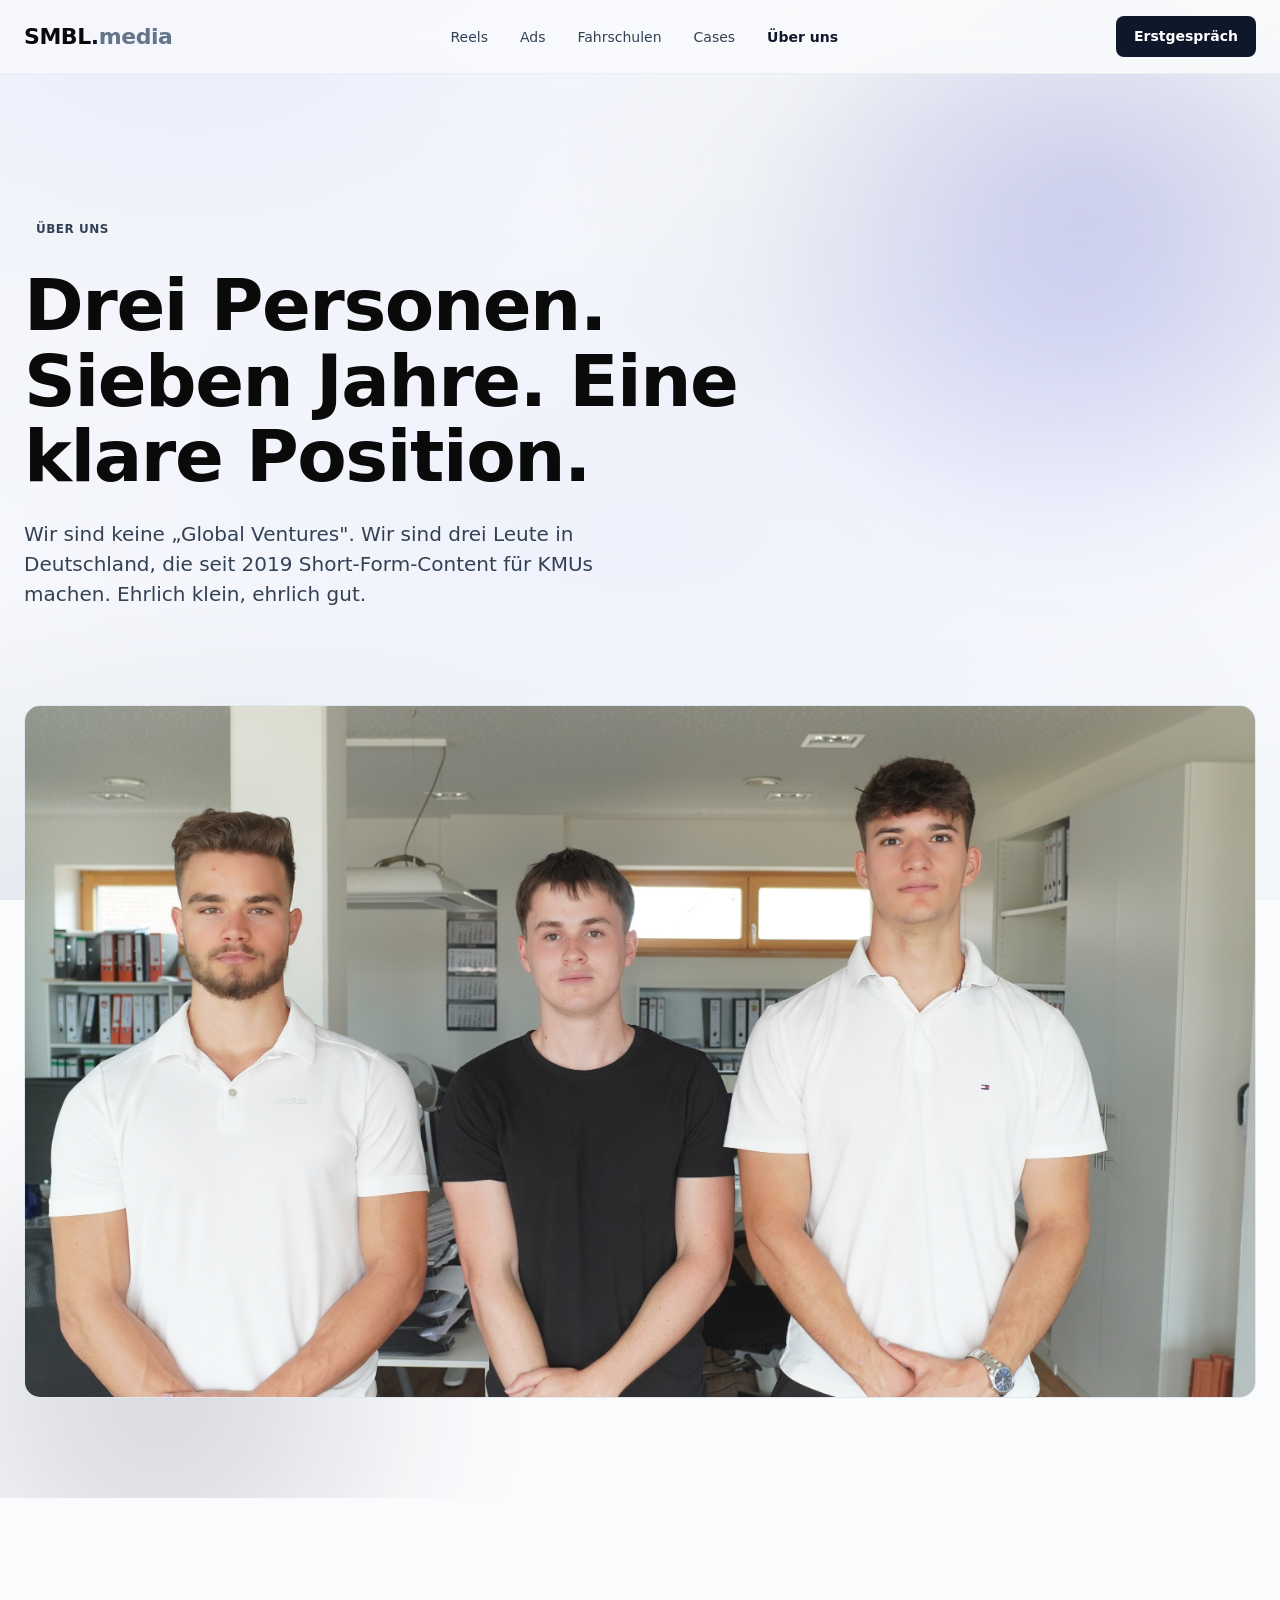
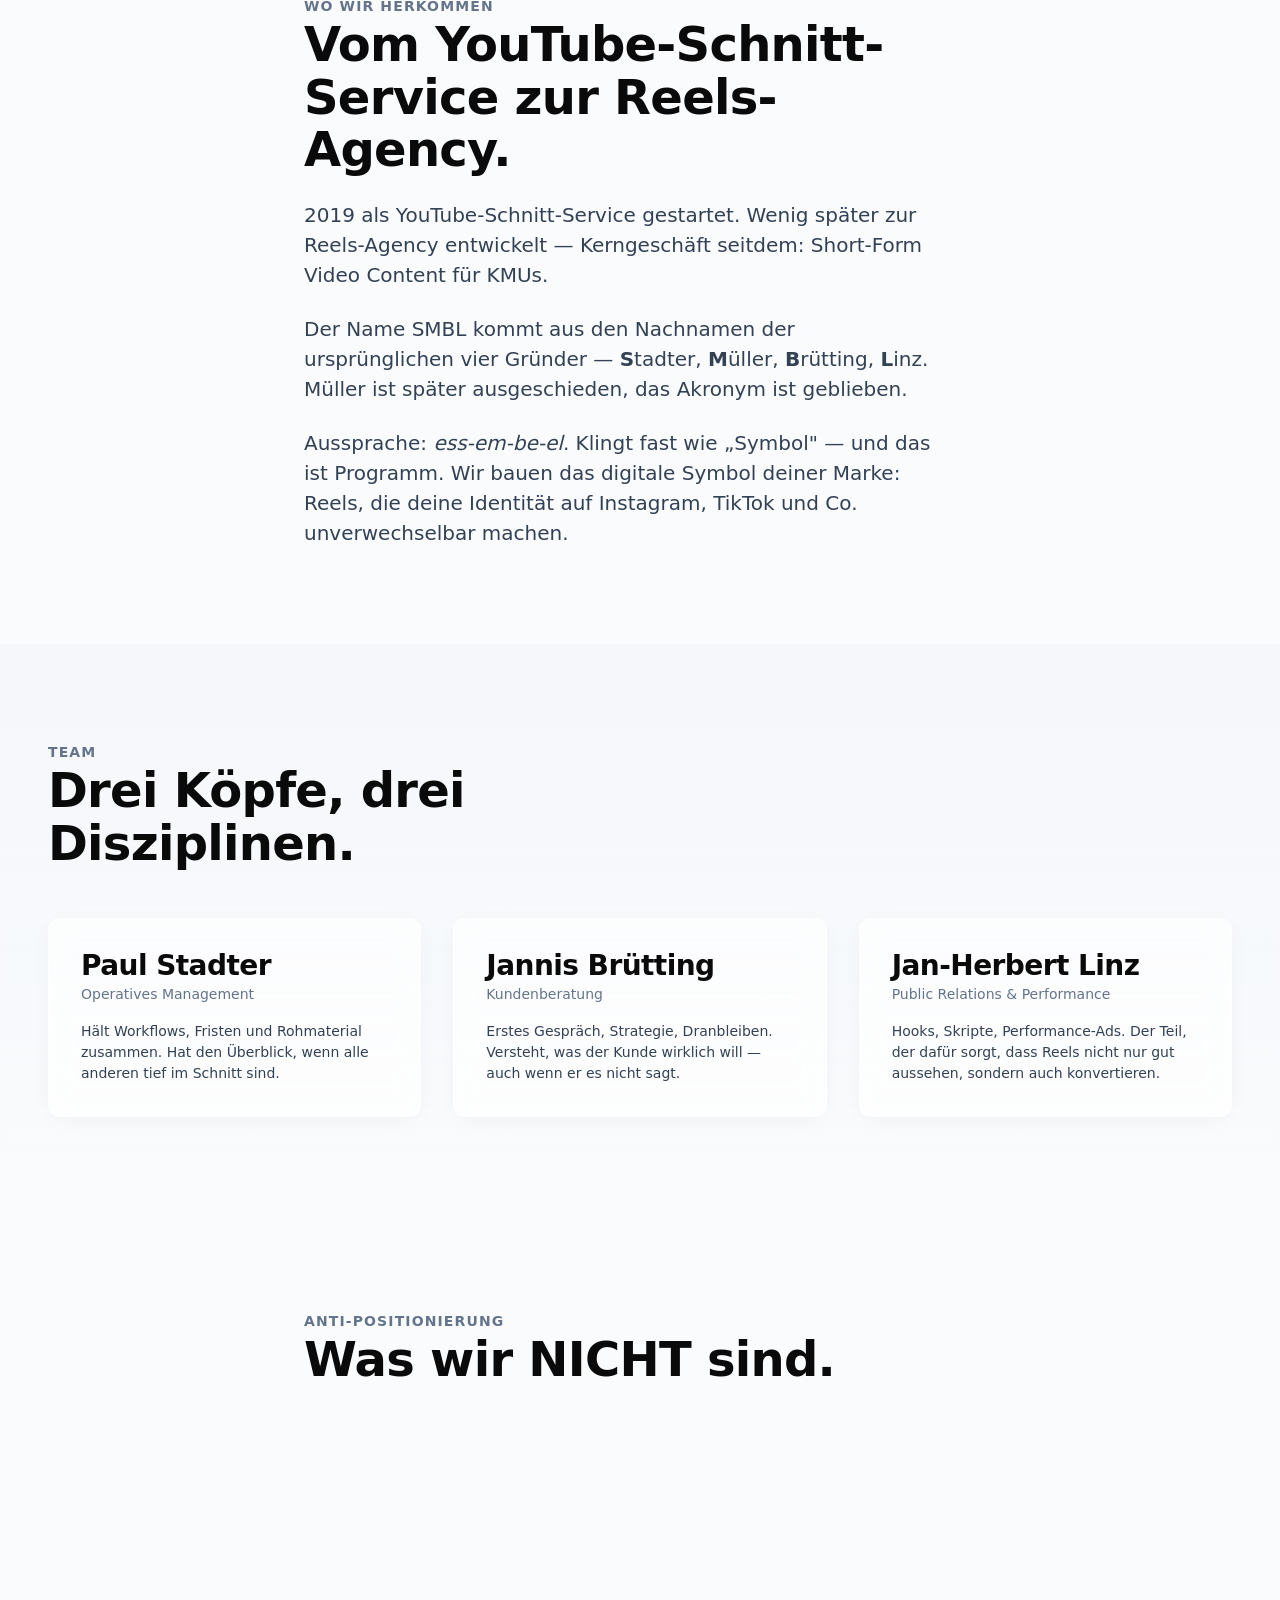
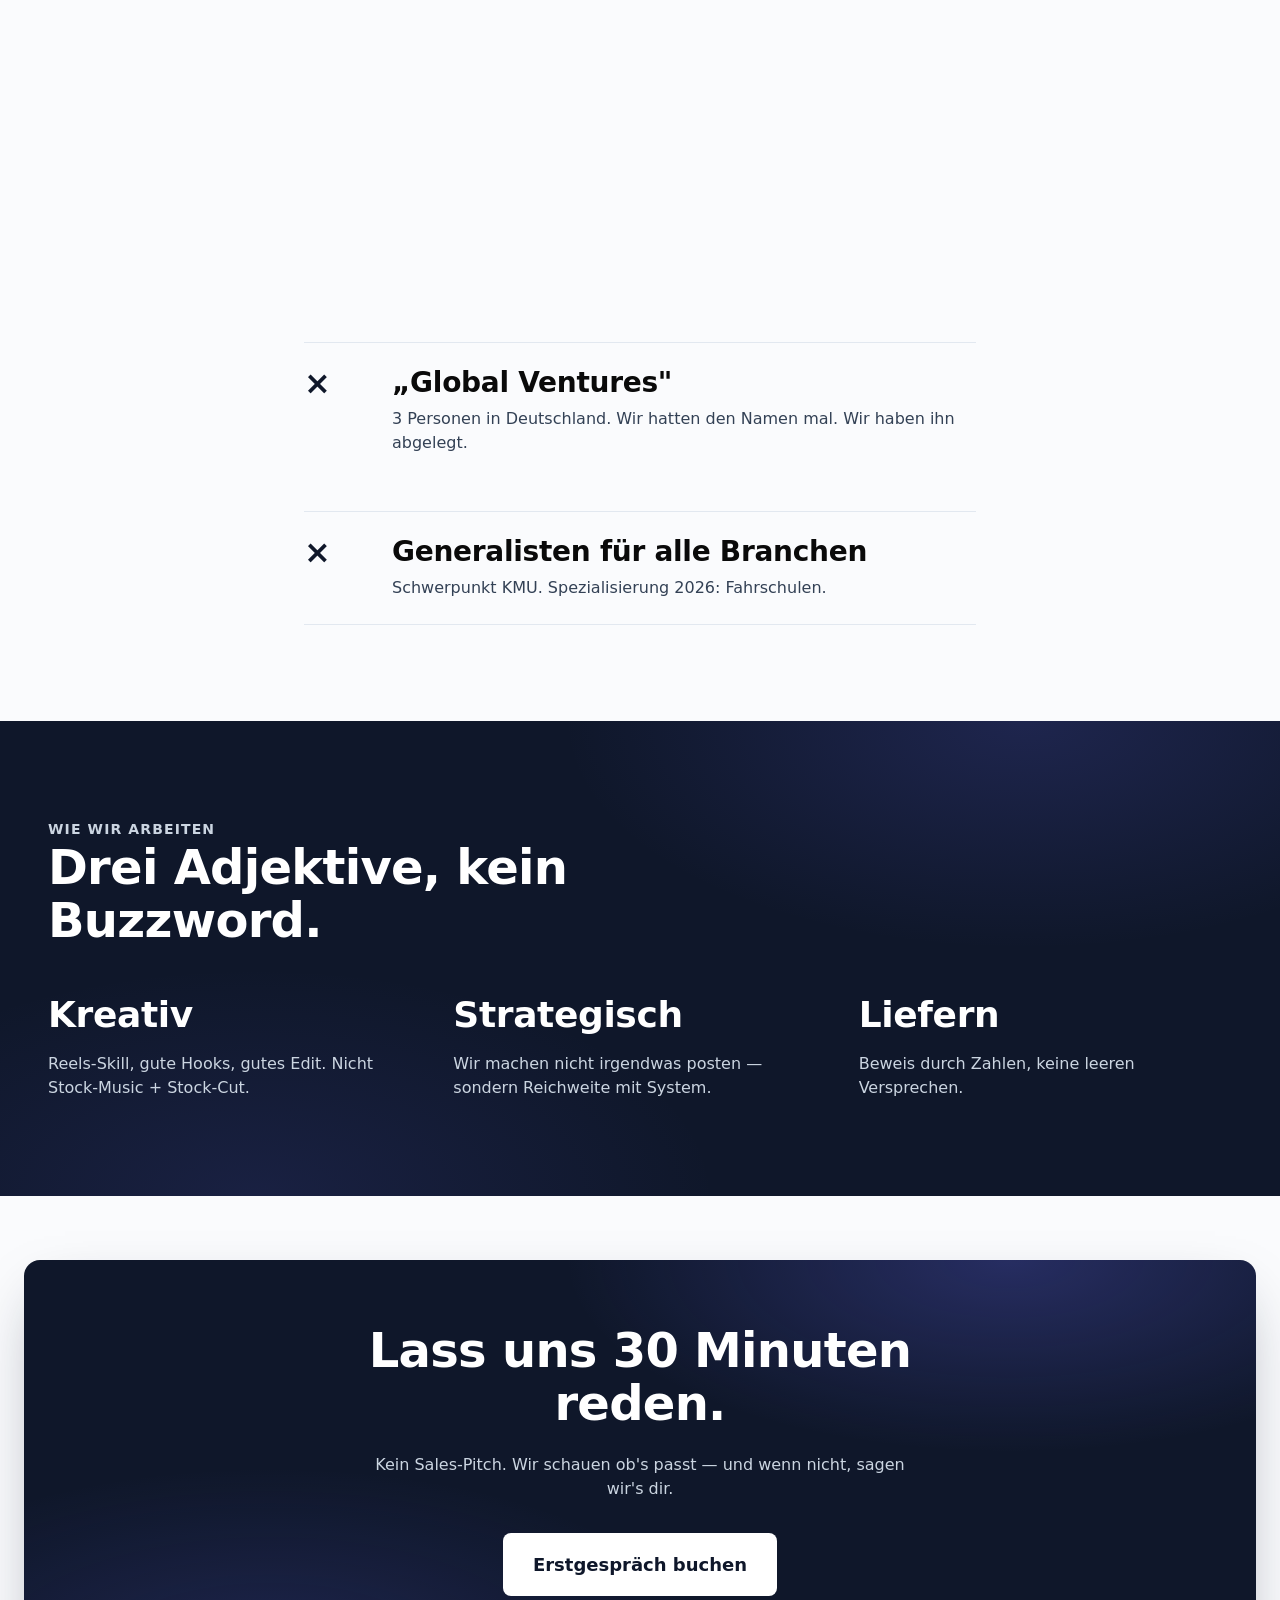
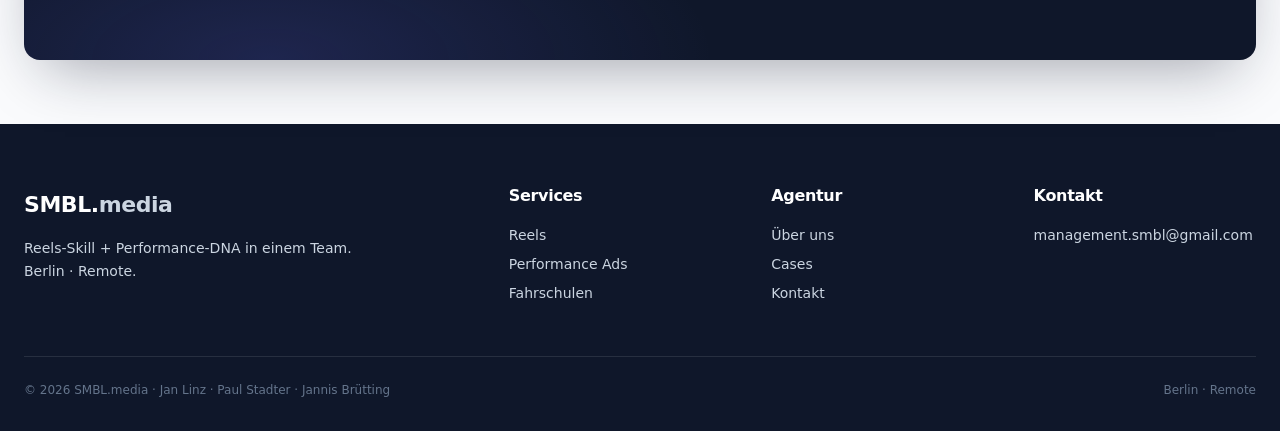
==== about.html @ 1d24fad6 "Rebuild site as SMBL.media with new brand & 7-page structure Komplett-Rewrite auf Basis von Brand_Ki" ====
<!doctype html>
<html lang="de">
<head>
  <meta charset="utf-8" />
  <meta name="viewport" content="width=device-width, initial-scale=1" />
  <title>Über uns · SMBL.media</title>
  <meta name="description" content="Drei Personen in Deutschland. Ehrlich klein, ehrlich gut. 2019 als YouTube-Schnitt-Service gestartet, heute Reels + Performance Marketing." />
  <link rel="icon" type="image/png" href="assets/favicon.png" />
  <link rel="stylesheet" href="brand-tokens.css" />
  <link rel="stylesheet" href="styles.css" />
</head>
<body>

  <header class="nav">
    <div class="nav__inner">
      <a class="nav__logo" href="index.html">SMBL<span class="dot">.</span><span class="media">media</span></a>
      <nav>
        <ul class="nav__links">
          <li><a href="reels.html">Reels</a></li>
          <li><a href="ads.html">Ads</a></li>
          <li><a href="fahrschulen.html">Fahrschulen</a></li>
          <li><a href="cases.html">Cases</a></li>
          <li><a href="about.html">Über uns</a></li>
        </ul>
      </nav>
      <div class="nav__cta">
        <a class="btn btn--primary btn--sm" href="kontakt.html">Erstgespräch</a>
      </div>
      <button class="nav__toggle" aria-label="Menü öffnen" aria-expanded="false">
        <svg width="24" height="24" viewBox="0 0 24 24" fill="none" stroke="currentColor" stroke-width="1.5" stroke-linecap="round"><path d="M4 7h16M4 12h16M4 17h16"/></svg>
      </button>
    </div>
  </header>

  <section class="hero hero--accent">
    <div class="hero__inner">
      <div>
        <span class="tag">Über uns</span>
        <h1 class="mt-3">Drei Personen. Sieben Jahre. Eine klare Position.</h1>
        <p class="lead">Wir sind keine „Global Ventures". Wir sind drei Leute in Deutschland, die seit 2019 Short-Form-Content für KMUs machen. Ehrlich klein, ehrlich gut.</p>
      </div>

      <div class="hero__photo">
        <img src="assets/team-group-1.jpg" alt="Das SMBL.media Team" />
      </div>
    </div>
  </section>

  <!-- ===== STORY ===== -->
  <section class="section">
    <div class="container-narrow">
      <span class="eyebrow">Wo wir herkommen</span>
      <h2>Vom YouTube-Schnitt-Service zur Reels-Agency.</h2>
      <p class="lead mt-3">2019 als YouTube-Schnitt-Service gestartet. Wenig später zur Reels-Agency entwickelt — Kerngeschäft seitdem: Short-Form Video Content für KMUs.</p>
      <p class="lead mt-3">Der Name SMBL kommt aus den Nachnamen der ursprünglichen vier Gründer — <strong>S</strong>tadter, <strong>M</strong>üller, <strong>B</strong>rütting, <strong>L</strong>inz. Müller ist später ausgeschieden, das Akronym ist geblieben.</p>
      <p class="lead mt-3">Aussprache: <em>ess-em-be-el</em>. Klingt fast wie „Symbol" — und das ist Programm. Wir bauen das digitale Symbol deiner Marke: Reels, die deine Identität auf Instagram, TikTok und Co. unverwechselbar machen.</p>
    </div>
  </section>

  <!-- ===== TEAM ===== -->
  <section class="section section--gray">
    <div class="container">
      <div style="max-width: 720px;">
        <span class="eyebrow">Team</span>
        <h2>Drei Köpfe, drei Disziplinen.</h2>
      </div>

      <div class="team__grid mt-6">
        <div class="team__card fade-in">
          <h4>Paul Stadter</h4>
          <div class="team__role">Operatives Management</div>
          <p class="team__bio">Hält Workflows, Fristen und Rohmaterial zusammen. Hat den Überblick, wenn alle anderen tief im Schnitt sind.</p>
        </div>
        <div class="team__card fade-in">
          <h4>Jannis Brütting</h4>
          <div class="team__role">Kundenberatung</div>
          <p class="team__bio">Erstes Gespräch, Strategie, Dranbleiben. Versteht, was der Kunde wirklich will — auch wenn er es nicht sagt.</p>
        </div>
        <div class="team__card fade-in">
          <h4>Jan-Herbert Linz</h4>
          <div class="team__role">Public Relations & Performance</div>
          <p class="team__bio">Hooks, Skripte, Performance-Ads. Der Teil, der dafür sorgt, dass Reels nicht nur gut aussehen, sondern auch konvertieren.</p>
        </div>
      </div>
    </div>
  </section>

  <!-- ===== WAS WIR NICHT SIND ===== -->
  <section class="section">
    <div class="container-narrow">
      <span class="eyebrow">Anti-Positionierung</span>
      <h2>Was wir NICHT sind.</h2>

      <div class="steps mt-6">
        <div class="step fade-in">
          <div class="step__num">×</div>
          <div>
            <h3>Eine Billig-Reels-Agency</h3>
            <p>Aventi mit 850€/Monat zeigt unser Preisniveau. Keine 15€-Videos. Keine Akkord-Cuts.</p>
          </div>
        </div>
        <div class="step fade-in">
          <div class="step__num">×</div>
          <div>
            <h3>Eine reine Performance-Agency</h3>
            <p>Performance ist Add-On, nicht Kern. Wir denken vom Content her — die Ads kommen nach dem Reel.</p>
          </div>
        </div>
        <div class="step fade-in">
          <div class="step__num">×</div>
          <div>
            <h3>Eine Branding- oder Web-Agency</h3>
            <p>Web machen wir situativ, wenn ein Kunde es braucht. Es ist nicht unser Hauptangebot.</p>
          </div>
        </div>
        <div class="step fade-in">
          <div class="step__num">×</div>
          <div>
            <h3>„Global Ventures"</h3>
            <p>3 Personen in Deutschland. Wir hatten den Namen mal. Wir haben ihn abgelegt.</p>
          </div>
        </div>
        <div class="step fade-in">
          <div class="step__num">×</div>
          <div>
            <h3>Generalisten für alle Branchen</h3>
            <p>Schwerpunkt KMU. Spezialisierung 2026: Fahrschulen.</p>
          </div>
        </div>
      </div>
    </div>
  </section>

  <!-- ===== WERTE ===== -->
  <section class="section section--dark">
    <div class="container">
      <div style="max-width: 720px;">
        <span class="eyebrow" style="color: var(--smbl-gray-300);">Wie wir arbeiten</span>
        <h2 style="color: var(--smbl-white);">Drei Adjektive, kein Buzzword.</h2>
      </div>

      <div class="grid grid--3 mt-6">
        <div class="fade-in">
          <h3 style="color: var(--smbl-white);">Kreativ</h3>
          <p class="mt-2" style="color: var(--smbl-gray-300);">Reels-Skill, gute Hooks, gutes Edit. Nicht Stock-Music + Stock-Cut.</p>
        </div>
        <div class="fade-in">
          <h3 style="color: var(--smbl-white);">Strategisch</h3>
          <p class="mt-2" style="color: var(--smbl-gray-300);">Wir machen nicht irgendwas posten — sondern Reichweite mit System.</p>
        </div>
        <div class="fade-in">
          <h3 style="color: var(--smbl-white);">Liefern</h3>
          <p class="mt-2" style="color: var(--smbl-gray-300);">Beweis durch Zahlen, keine leeren Versprechen.</p>
        </div>
      </div>
    </div>
  </section>

  <section class="section section--tight">
    <div class="cta-band">
      <h2>Lass uns 30 Minuten reden.</h2>
      <p>Kein Sales-Pitch. Wir schauen ob's passt — und wenn nicht, sagen wir's dir.</p>
      <div class="cta-band__buttons">
        <a class="btn btn--primary btn--lg" style="background: var(--smbl-white); color: var(--smbl-navy);" href="kontakt.html">Erstgespräch buchen</a>
      </div>
    </div>
  </section>

  <footer class="footer">
    <div class="footer__inner">
      <div class="footer__brand">
        <a class="nav__logo" style="color: var(--smbl-white);" href="index.html">SMBL<span class="dot" style="color: var(--smbl-white);">.</span><span class="media" style="color: var(--smbl-gray-300);">media</span></a>
        <p>Reels-Skill + Performance-DNA in einem Team. Berlin · Remote.</p>
      </div>
      <div>
        <h5>Services</h5>
        <ul>
          <li><a href="reels.html">Reels</a></li>
          <li><a href="ads.html">Performance Ads</a></li>
          <li><a href="fahrschulen.html">Fahrschulen</a></li>
        </ul>
      </div>
      <div>
        <h5>Agentur</h5>
        <ul>
          <li><a href="about.html">Über uns</a></li>
          <li><a href="cases.html">Cases</a></li>
          <li><a href="kontakt.html">Kontakt</a></li>
        </ul>
      </div>
      <div>
        <h5>Kontakt</h5>
        <ul>
          <li><a href="mailto:management.smbl@gmail.com">management.smbl@gmail.com</a></li>
        </ul>
      </div>
    </div>
    <div class="footer__bottom">
      <span>© 2026 SMBL.media · Jan Linz · Paul Stadter · Jannis Brütting</span>
      <span>Berlin · Remote</span>
    </div>
  </footer>

  <script src="script.js"></script>
</body>
</html>
---- brand-tokens.css ----
/* ============================================================
   SMBL.media · Brand Tokens v1.0 · Mai 2026
   CSS Custom Properties (Alternative zu Tailwind)
   ============================================================ */

:root {
  /* ====== COLORS ====== */
  --smbl-navy: #0F172A;        /* Primary Accent · Logo · CTAs */
  --smbl-white: #FFFFFF;       /* Background Default */
  --smbl-black: #0A0A0A;       /* Body Text · Headlines */

  /* Neutral-Skala */
  --smbl-gray-50:  #F8FAFC;
  --smbl-gray-100: #F1F5F9;
  --smbl-gray-200: #E2E8F0;
  --smbl-gray-300: #CBD5E1;
  --smbl-gray-500: #64748B;
  --smbl-gray-700: #334155;

  /* ====== TYPOGRAPHY ====== */
  --font-display: "Satoshi", ui-sans-serif, system-ui, sans-serif;
  --font-body:    "Inter",   ui-sans-serif, system-ui, sans-serif;

  --text-display-2xl: 72px;
  --text-display-xl:  56px;
  --text-display-lg:  48px;
  --text-display-md:  36px;
  --text-display-sm:  28px;
  --text-body-xl: 20px;
  --text-body-lg: 18px;
  --text-body:    16px;
  --text-body-sm: 14px;
  --text-caption: 12px;

  --leading-tight: 1.05;
  --leading-snug:  1.2;
  --leading-body:  1.5;

  /* ====== SPACING (8-Pixel-Basis) ====== */
  --space-1:  8px;
  --space-2:  16px;
  --space-3:  24px;
  --space-4:  32px;
  --space-5:  40px;
  --space-6:  48px;
  --space-8:  64px;
  --space-12: 96px;
  --space-16: 128px;

  /* ====== RADIUS ====== */
  --radius-sm: 6px;
  --radius:    8px;
  --radius-lg: 12px;
  --radius-xl: 16px;

  /* ====== MOTION ====== */
  --ease-smbl: cubic-bezier(0.4, 0, 0.2, 1);
  --duration-fast: 200ms;
  --duration:      400ms;
  --duration-slow: 600ms;

  /* ====== SHADOWS ====== */
  --shadow-sm: 0 1px 2px 0 rgba(15, 23, 42, 0.05);
  --shadow:    0 4px 12px -2px rgba(15, 23, 42, 0.08);
  --shadow-lg: 0 12px 32px -8px rgba(15, 23, 42, 0.12);

  /* ====== LAYOUT ====== */
  --container-content: 1280px;
  --container-narrow:  720px;
}

/* ============================================================
   FONT-IMPORTS (Satoshi via Fontshare, Inter via Google Fonts)
   ============================================================ */

@import url("https://api.fontshare.com/v2/css?f[]=satoshi@400,500,600,700&display=swap");
@import url("https://fonts.googleapis.com/css2?family=Inter:wght@400;500;600;700&display=swap");

/* ============================================================
   BASE STYLES
   ============================================================ */

html {
  font-family: var(--font-body);
  font-size: var(--text-body);
  line-height: var(--leading-body);
  color: var(--smbl-black);
  background: var(--smbl-white);
  -webkit-font-smoothing: antialiased;
  -moz-osx-font-smoothing: grayscale;
}

h1, h2, h3, h4, h5, h6 {
  font-family: var(--font-display);
  font-weight: 700;
  letter-spacing: -0.02em;
  line-height: var(--leading-tight);
  color: var(--smbl-black);
}

h1 { font-size: var(--text-display-xl); }
h2 { font-size: var(--text-display-lg); }
h3 { font-size: var(--text-display-md); }
h4 { font-size: var(--text-display-sm); }

/* ============================================================
   BUTTON KOMPONENTEN
   ============================================================ */

.btn {
  display: inline-flex;
  align-items: center;
  justify-content: center;
  gap: var(--space-1);
  font-family: var(--font-display);
  font-weight: 600;
  font-size: var(--text-body);
  padding: 12px 24px;
  border-radius: var(--radius);
  cursor: pointer;
  transition: all var(--duration-fast) var(--ease-smbl);
  text-decoration: none;
  border: 2px solid transparent;
}

.btn-primary {
  background: var(--smbl-navy);
  color: var(--smbl-white);
}
.btn-primary:hover {
  background: var(--smbl-black);
  transform: translateY(-1px);
}

.btn-secondary {
  background: transparent;
  color: var(--smbl-navy);
  border-color: var(--smbl-navy);
}
.btn-secondary:hover {
  background: var(--smbl-gray-50);
}

/* ============================================================
   CARD
   ============================================================ */

.card {
  background: var(--smbl-white);
  border: 1px solid var(--smbl-gray-200);
  border-radius: var(--radius-lg);
  padding: var(--space-4);
  box-shadow: var(--shadow);
  transition: box-shadow var(--duration) var(--ease-smbl);
}
.card:hover {
  box-shadow: var(--shadow-lg);
}

/* ============================================================
   CONTAINER
   ============================================================ */

.container {
  max-width: var(--container-content);
  margin: 0 auto;
  padding: 0 var(--space-3);
}

.container-narrow {
  max-width: var(--container-narrow);
  margin: 0 auto;
  padding: 0 var(--space-3);
}
---- styles.css ----
/* ============================================================
   SMBL.media · Site Styles · Mai 2026
   Ergänzt brand-tokens.css mit Layout, Nav, Hero, Sections
   ============================================================ */

* { box-sizing: border-box; margin: 0; padding: 0; }

html { background: #FAFBFD; }

body {
  font-family: var(--font-body);
  font-size: var(--text-body);
  line-height: var(--leading-body);
  color: var(--smbl-black);
  background:
    radial-gradient(ellipse 80% 60% at 15% 0%, rgba(99, 102, 241, 0.10), transparent 60%),
    radial-gradient(ellipse 70% 60% at 85% 20%, rgba(15, 23, 42, 0.08), transparent 60%),
    radial-gradient(ellipse 90% 60% at 50% 60%, rgba(165, 180, 252, 0.10), transparent 65%),
    radial-gradient(ellipse 80% 60% at 10% 100%, rgba(15, 23, 42, 0.06), transparent 60%),
    linear-gradient(180deg, #FAFBFD 0%, #F4F6FB 35%, #F8F9FC 65%, #F2F5FA 100%);
  background-attachment: fixed;
  overflow-x: hidden;
  min-height: 100vh;
}

a { color: inherit; text-decoration: none; }
img { max-width: 100%; display: block; }

/* ===== TYPOGRAFIE-OVERRIDES ===== */
h1 { font-size: clamp(40px, 6vw, 72px); line-height: 1.05; letter-spacing: -0.02em; }
h2 { font-size: clamp(32px, 4.5vw, 48px); line-height: 1.1; letter-spacing: -0.015em; }
h3 { font-size: clamp(24px, 3vw, 36px); line-height: 1.15; letter-spacing: -0.01em; }
h4 { font-size: var(--text-display-sm); }

.eyebrow {
  font-family: var(--font-body);
  font-size: var(--text-body-sm);
  font-weight: 600;
  text-transform: uppercase;
  letter-spacing: 0.08em;
  color: var(--smbl-gray-500);
  margin-bottom: var(--space-2);
}

.lead {
  font-size: var(--text-body-xl);
  color: var(--smbl-gray-700);
  max-width: 640px;
  line-height: 1.5;
}

/* ===== NAVIGATION ===== */
.nav {
  position: sticky;
  top: 0;
  z-index: 50;
  background: rgba(250, 251, 253, 0.72);
  backdrop-filter: saturate(180%) blur(20px);
  -webkit-backdrop-filter: saturate(180%) blur(20px);
  border-bottom: 1px solid rgba(226, 232, 240, 0.6);
}
.nav__inner {
  max-width: var(--container-content);
  margin: 0 auto;
  padding: 16px var(--space-3);
  display: flex;
  align-items: center;
  justify-content: space-between;
  gap: var(--space-4);
}
.nav__logo {
  font-family: var(--font-display);
  font-weight: 700;
  font-size: 22px;
  letter-spacing: -0.02em;
  color: var(--smbl-black);
}
.nav__logo .dot { color: var(--smbl-navy); }
.nav__logo .media { color: var(--smbl-gray-500); font-weight: 600; }

.nav__links {
  display: flex;
  align-items: center;
  gap: var(--space-4);
  list-style: none;
}
.nav__links a {
  font-size: var(--text-body-sm);
  font-weight: 500;
  color: var(--smbl-gray-700);
  transition: color var(--duration-fast) var(--ease-smbl);
}
.nav__links a:hover { color: var(--smbl-navy); }
.nav__links a.active { color: var(--smbl-navy); font-weight: 600; }

.nav__cta { display: flex; gap: var(--space-2); align-items: center; }

.nav__toggle {
  display: none;
  background: none;
  border: none;
  cursor: pointer;
  padding: 8px;
  color: var(--smbl-black);
}

@media (max-width: 880px) {
  .nav__links, .nav__cta { display: none; }
  .nav__toggle { display: inline-flex; }
  .nav.is-open .nav__links {
    display: flex;
    position: absolute;
    top: 100%;
    left: 0; right: 0;
    flex-direction: column;
    background: var(--smbl-white);
    border-bottom: 1px solid var(--smbl-gray-200);
    padding: var(--space-3);
    gap: var(--space-3);
  }
  .nav.is-open .nav__cta {
    display: flex;
    position: absolute;
    top: calc(100% + 220px);
    left: 0; right: 0;
    padding: 0 var(--space-3) var(--space-3);
    background: var(--smbl-white);
    border-bottom: 1px solid var(--smbl-gray-200);
  }
}

/* ===== BUTTONS ===== */
.btn {
  display: inline-flex;
  align-items: center;
  justify-content: center;
  gap: 8px;
  font-family: var(--font-display);
  font-weight: 600;
  font-size: var(--text-body);
  padding: 12px 22px;
  border-radius: var(--radius);
  cursor: pointer;
  transition: all var(--duration-fast) var(--ease-smbl);
  text-decoration: none;
  border: 2px solid transparent;
  white-space: nowrap;
}
.btn--sm { padding: 8px 16px; font-size: var(--text-body-sm); }
.btn--lg { padding: 16px 28px; font-size: var(--text-body-lg); }

.btn--primary { background: var(--smbl-navy); color: var(--smbl-white); }
.btn--primary:hover { background: var(--smbl-black); transform: translateY(-1px); box-shadow: var(--shadow); }

.btn--secondary {
  background: transparent;
  color: var(--smbl-navy);
  border-color: var(--smbl-navy);
}
.btn--secondary:hover { background: var(--smbl-gray-50); }

.btn--ghost { background: transparent; color: var(--smbl-black); padding-left: 0; padding-right: 0; }
.btn--ghost:hover { color: var(--smbl-navy); }
.btn--ghost .arrow { transition: transform var(--duration-fast) var(--ease-smbl); }
.btn--ghost:hover .arrow { transform: translateX(4px); }

/* ===== SECTIONS ===== */
.section {
  padding: clamp(64px, 10vw, 96px) var(--space-3);
  position: relative;
}
.section--tight { padding-top: clamp(48px, 6vw, 64px); padding-bottom: clamp(48px, 6vw, 64px); }
.section--dark {
  background:
    radial-gradient(ellipse 60% 80% at 80% 0%, rgba(99, 102, 241, 0.18), transparent 60%),
    radial-gradient(ellipse 60% 80% at 20% 100%, rgba(99, 102, 241, 0.12), transparent 60%),
    var(--smbl-navy);
  color: var(--smbl-white);
}
.section--dark h1, .section--dark h2, .section--dark h3 { color: var(--smbl-white); }
.section--dark .lead { color: var(--smbl-gray-300); }
.section--dark .eyebrow { color: var(--smbl-gray-300); }

.section--gray {
  background: linear-gradient(180deg, rgba(241, 245, 249, 0.6), rgba(248, 250, 252, 0.4));
  backdrop-filter: blur(2px);
}

.container, .container-narrow {
  margin: 0 auto;
  width: 100%;
}
.container { max-width: var(--container-content); }
.container-narrow { max-width: var(--container-narrow); }

/* ===== HERO ===== */
.hero {
  padding: clamp(80px, 12vw, 140px) var(--space-3) clamp(64px, 10vw, 100px);
  position: relative;
  overflow: hidden;
}
.hero__inner {
  max-width: var(--container-content);
  margin: 0 auto;
  display: grid;
  gap: var(--space-6);
}
.hero h1 { max-width: 16ch; }
.hero .lead { max-width: 640px; margin-top: var(--space-3); }
.hero__ctas { display: flex; gap: var(--space-2); flex-wrap: wrap; margin-top: var(--space-4); }

/* aurora background blobs */
.hero--accent::before {
  content: "";
  position: absolute;
  top: -180px; right: -160px;
  width: 720px; height: 720px;
  background: radial-gradient(circle, rgba(99, 102, 241, 0.22), transparent 65%);
  filter: blur(40px);
  pointer-events: none;
  z-index: 0;
}
.hero--accent::after {
  content: "";
  position: absolute;
  bottom: -240px; left: -180px;
  width: 680px; height: 680px;
  background: radial-gradient(circle, rgba(15, 23, 42, 0.16), transparent 65%);
  filter: blur(50px);
  pointer-events: none;
  z-index: 0;
}
.hero > * { position: relative; z-index: 1; }

/* ===== GRIDS ===== */
.grid { display: grid; gap: var(--space-4); }
.grid--2 { grid-template-columns: repeat(2, 1fr); }
.grid--3 { grid-template-columns: repeat(3, 1fr); }
.grid--4 { grid-template-columns: repeat(4, 1fr); }
@media (max-width: 880px) {
  .grid--2, .grid--3, .grid--4 { grid-template-columns: 1fr; }
}
@media (max-width: 1024px) {
  .grid--4 { grid-template-columns: repeat(2, 1fr); }
}

/* ===== CARDS ===== */
.card {
  background: rgba(255, 255, 255, 0.65);
  backdrop-filter: blur(12px);
  -webkit-backdrop-filter: blur(12px);
  border: 1px solid rgba(255, 255, 255, 0.7);
  border-radius: var(--radius-lg);
  padding: var(--space-4);
  box-shadow: 0 4px 24px -8px rgba(15, 23, 42, 0.08);
  transition: box-shadow var(--duration) var(--ease-smbl), transform var(--duration) var(--ease-smbl);
}
.card:hover { box-shadow: 0 12px 40px -8px rgba(15, 23, 42, 0.18); transform: translateY(-2px); }
.card h3, .card h4 { margin-bottom: var(--space-2); }
.card__icon {
  width: 44px; height: 44px;
  border-radius: var(--radius);
  background: var(--smbl-gray-100);
  display: inline-flex; align-items: center; justify-content: center;
  margin-bottom: var(--space-3);
  color: var(--smbl-navy);
}

.card--dark {
  background: var(--smbl-navy);
  color: var(--smbl-white);
  border-color: var(--smbl-navy);
}
.card--dark h3, .card--dark h4 { color: var(--smbl-white); }

/* ===== STAT BLOCKS ===== */
.stat {
  padding: var(--space-3) 0;
}
.stat__value {
  font-family: var(--font-display);
  font-weight: 700;
  font-size: clamp(40px, 5vw, 56px);
  line-height: 1.05;
  letter-spacing: -0.02em;
  color: var(--smbl-navy);
}
.stat__label {
  font-size: var(--text-body-sm);
  color: var(--smbl-gray-700);
  margin-top: var(--space-1);
  font-weight: 500;
}
.stat__sub { font-size: var(--text-body-sm); color: var(--smbl-gray-500); margin-top: 4px; }

.section--dark .stat__value { color: var(--smbl-white); }
.section--dark .stat__label { color: var(--smbl-gray-300); }
.section--dark .stat__sub { color: var(--smbl-gray-500); }

/* ===== PROCESS STEPS ===== */
.steps { display: grid; gap: var(--space-4); }
.step {
  display: grid;
  grid-template-columns: 64px 1fr;
  gap: var(--space-3);
  padding: var(--space-3) 0;
  border-top: 1px solid var(--smbl-gray-200);
}
.step:last-child { border-bottom: 1px solid var(--smbl-gray-200); }
.step__num {
  font-family: var(--font-display);
  font-weight: 700;
  font-size: 32px;
  color: var(--smbl-navy);
  line-height: 1;
}
.step h3 { font-size: var(--text-display-sm); margin-bottom: var(--space-1); }
.step p { color: var(--smbl-gray-700); }

/* ===== PRICING ===== */
.pricing { padding: var(--space-5); display: flex; flex-direction: column; }
.pricing__price {
  font-family: var(--font-display);
  font-weight: 700;
  font-size: 40px;
  color: var(--smbl-black);
  margin: var(--space-2) 0 var(--space-1);
}
.pricing__price span { font-size: 16px; color: var(--smbl-gray-500); font-weight: 500; }
.pricing__list { list-style: none; padding: 0; margin: var(--space-3) 0; flex-grow: 1; }
.pricing__list li {
  padding: 8px 0;
  display: flex;
  gap: 10px;
  font-size: var(--text-body-sm);
  color: var(--smbl-gray-700);
}
.pricing__list li::before {
  content: "✓";
  color: var(--smbl-navy);
  font-weight: 700;
}
.pricing--featured { border-color: var(--smbl-navy); border-width: 2px; position: relative; }
.pricing--featured::before {
  content: "Beliebt";
  position: absolute;
  top: -12px; left: var(--space-4);
  background: var(--smbl-navy);
  color: var(--smbl-white);
  font-size: 12px;
  font-weight: 600;
  padding: 4px 10px;
  border-radius: var(--radius-sm);
  letter-spacing: 0.04em;
  text-transform: uppercase;
}

/* ===== CASE BLOCKS ===== */
.case {
  padding: var(--space-5);
  border: 1px solid rgba(255, 255, 255, 0.7);
  border-radius: var(--radius-lg);
  background: rgba(255, 255, 255, 0.7);
  backdrop-filter: blur(12px);
  -webkit-backdrop-filter: blur(12px);
  box-shadow: 0 4px 24px -8px rgba(15, 23, 42, 0.10);
  display: grid;
  gap: var(--space-3);
  transition: box-shadow var(--duration) var(--ease-smbl), transform var(--duration) var(--ease-smbl);
}
.case:hover { box-shadow: 0 16px 48px -10px rgba(15, 23, 42, 0.20); transform: translateY(-3px); }
.case__client {
  font-family: var(--font-display);
  font-weight: 700;
  font-size: var(--text-display-sm);
  color: var(--smbl-black);
}
.case__sector {
  font-size: var(--text-body-sm);
  color: var(--smbl-gray-500);
  font-weight: 500;
}
.case__metric {
  font-family: var(--font-display);
  font-weight: 700;
  font-size: 48px;
  line-height: 1;
  color: var(--smbl-navy);
  margin: var(--space-2) 0;
}
.case__notes { color: var(--smbl-gray-700); font-size: var(--text-body-sm); }
.case__notes ul { list-style: none; padding: 0; }
.case__notes li { padding: 4px 0; }

/* ===== FORMS ===== */
.form { display: grid; gap: var(--space-3); }
.form__row { display: grid; gap: var(--space-3); grid-template-columns: 1fr 1fr; }
@media (max-width: 640px) { .form__row { grid-template-columns: 1fr; } }
.form label {
  font-size: var(--text-body-sm);
  font-weight: 600;
  color: var(--smbl-black);
  margin-bottom: 6px;
  display: block;
}
.form input,
.form textarea,
.form select {
  width: 100%;
  padding: 12px 14px;
  border: 1px solid rgba(203, 213, 225, 0.6);
  border-radius: var(--radius);
  font-family: var(--font-body);
  font-size: var(--text-body);
  color: var(--smbl-black);
  background: rgba(255, 255, 255, 0.85);
  backdrop-filter: blur(8px);
  -webkit-backdrop-filter: blur(8px);
  transition: border-color var(--duration-fast) var(--ease-smbl), box-shadow var(--duration-fast) var(--ease-smbl);
}
.form input:focus,
.form textarea:focus,
.form select:focus {
  outline: none;
  border-color: var(--smbl-navy);
  box-shadow: 0 0 0 3px rgba(15, 23, 42, 0.08);
}
.form textarea { min-height: 140px; resize: vertical; font-family: inherit; }
.form__field { display: flex; flex-direction: column; }

/* ===== FOOTER ===== */
.footer {
  background: var(--smbl-navy);
  color: var(--smbl-gray-300);
  padding: var(--space-8) var(--space-3) var(--space-4);
}
.footer__inner {
  max-width: var(--container-content);
  margin: 0 auto;
  display: grid;
  grid-template-columns: 2fr 1fr 1fr 1fr;
  gap: var(--space-5);
}
@media (max-width: 880px) {
  .footer__inner { grid-template-columns: 1fr 1fr; }
}
@media (max-width: 480px) {
  .footer__inner { grid-template-columns: 1fr; }
}
.footer h5 {
  font-family: var(--font-display);
  font-size: var(--text-body);
  color: var(--smbl-white);
  margin-bottom: var(--space-2);
  font-weight: 600;
}
.footer ul { list-style: none; padding: 0; }
.footer li a {
  display: inline-block;
  padding: 4px 0;
  color: var(--smbl-gray-300);
  font-size: var(--text-body-sm);
  transition: color var(--duration-fast) var(--ease-smbl);
}
.footer li a:hover { color: var(--smbl-white); }
.footer__brand { max-width: 360px; }
.footer__brand p { margin-top: var(--space-2); font-size: var(--text-body-sm); line-height: 1.6; }
.footer__bottom {
  max-width: var(--container-content);
  margin: var(--space-6) auto 0;
  padding-top: var(--space-3);
  border-top: 1px solid rgba(255, 255, 255, 0.1);
  display: flex;
  justify-content: space-between;
  font-size: 12px;
  color: var(--smbl-gray-500);
  flex-wrap: wrap;
  gap: var(--space-2);
}

/* ===== UTILS ===== */
.mt-1 { margin-top: var(--space-1); }
.mt-2 { margin-top: var(--space-2); }
.mt-3 { margin-top: var(--space-3); }
.mt-4 { margin-top: var(--space-4); }
.mt-5 { margin-top: var(--space-5); }
.mt-6 { margin-top: var(--space-6); }
.mt-8 { margin-top: var(--space-8); }
.mb-2 { margin-bottom: var(--space-2); }
.mb-3 { margin-bottom: var(--space-3); }
.mb-4 { margin-bottom: var(--space-4); }
.mb-6 { margin-bottom: var(--space-6); }
.text-center { text-align: center; }
.text-muted { color: var(--smbl-gray-500); }
.divider { border-top: 1px solid var(--smbl-gray-200); margin: var(--space-6) 0; }

/* ===== SCROLL ANIMATIONS ===== */
.fade-in {
  opacity: 0;
  transform: translateY(16px);
  transition: opacity var(--duration) var(--ease-smbl), transform var(--duration) var(--ease-smbl);
}
.fade-in.is-visible { opacity: 1; transform: translateY(0); }

/* ===== TEAM ===== */
.team__grid {
  display: grid;
  grid-template-columns: repeat(3, 1fr);
  gap: var(--space-4);
}
@media (max-width: 880px) { .team__grid { grid-template-columns: 1fr; } }
.team__card {
  padding: var(--space-4);
  border: 1px solid rgba(255, 255, 255, 0.7);
  border-radius: var(--radius-lg);
  background: rgba(255, 255, 255, 0.65);
  backdrop-filter: blur(12px);
  -webkit-backdrop-filter: blur(12px);
  box-shadow: 0 4px 24px -8px rgba(15, 23, 42, 0.08);
}
.team__card h4 { margin-bottom: 4px; }
.team__role { color: var(--smbl-gray-500); font-size: var(--text-body-sm); font-weight: 500; }
.team__bio { color: var(--smbl-gray-700); font-size: var(--text-body-sm); margin-top: var(--space-2); }

.team__photo {
  width: 100%;
  aspect-ratio: 4 / 3;
  border-radius: var(--radius-lg);
  overflow: hidden;
  background: var(--smbl-gray-100);
  margin-bottom: var(--space-3);
}
.team__photo img { width: 100%; height: 100%; object-fit: cover; }

/* ===== HERO IMAGE BLOCK ===== */
.hero__photo {
  margin-top: var(--space-6);
  border-radius: var(--radius-xl);
  overflow: hidden;
  border: 1px solid var(--smbl-gray-200);
  background: var(--smbl-gray-100);
  aspect-ratio: 16 / 9;
}
.hero__photo img { width: 100%; height: 100%; object-fit: cover; }

/* ===== TAG / BADGE ===== */
.tag {
  display: inline-flex;
  align-items: center;
  gap: 6px;
  padding: 6px 12px;
  background: var(--smbl-gray-100);
  color: var(--smbl-gray-700);
  font-size: 12px;
  font-weight: 600;
  letter-spacing: 0.04em;
  text-transform: uppercase;
  border-radius: var(--radius-sm);
}
.tag--accent { background: var(--smbl-navy); color: var(--smbl-white); }

/* ===== CTA BAND ===== */
.cta-band {
  background:
    radial-gradient(ellipse 60% 80% at 80% 0%, rgba(99, 102, 241, 0.28), transparent 60%),
    radial-gradient(ellipse 60% 80% at 20% 100%, rgba(99, 102, 241, 0.18), transparent 60%),
    var(--smbl-navy);
  color: var(--smbl-white);
  padding: var(--space-8) var(--space-3);
  border-radius: var(--radius-xl);
  text-align: center;
  margin: 0 auto;
  max-width: var(--container-content);
  box-shadow: 0 24px 60px -20px rgba(15, 23, 42, 0.4);
  position: relative;
  overflow: hidden;
}
.cta-band h2 { color: var(--smbl-white); margin-bottom: var(--space-3); max-width: 18ch; margin-inline: auto; }
.cta-band p { color: var(--smbl-gray-300); max-width: 540px; margin: 0 auto var(--space-4); }
.cta-band__buttons { display: inline-flex; gap: var(--space-2); flex-wrap: wrap; justify-content: center; }
.cta-band .btn--secondary { color: var(--smbl-white); border-color: var(--smbl-white); }
.cta-band .btn--secondary:hover { background: rgba(255,255,255,0.1); }
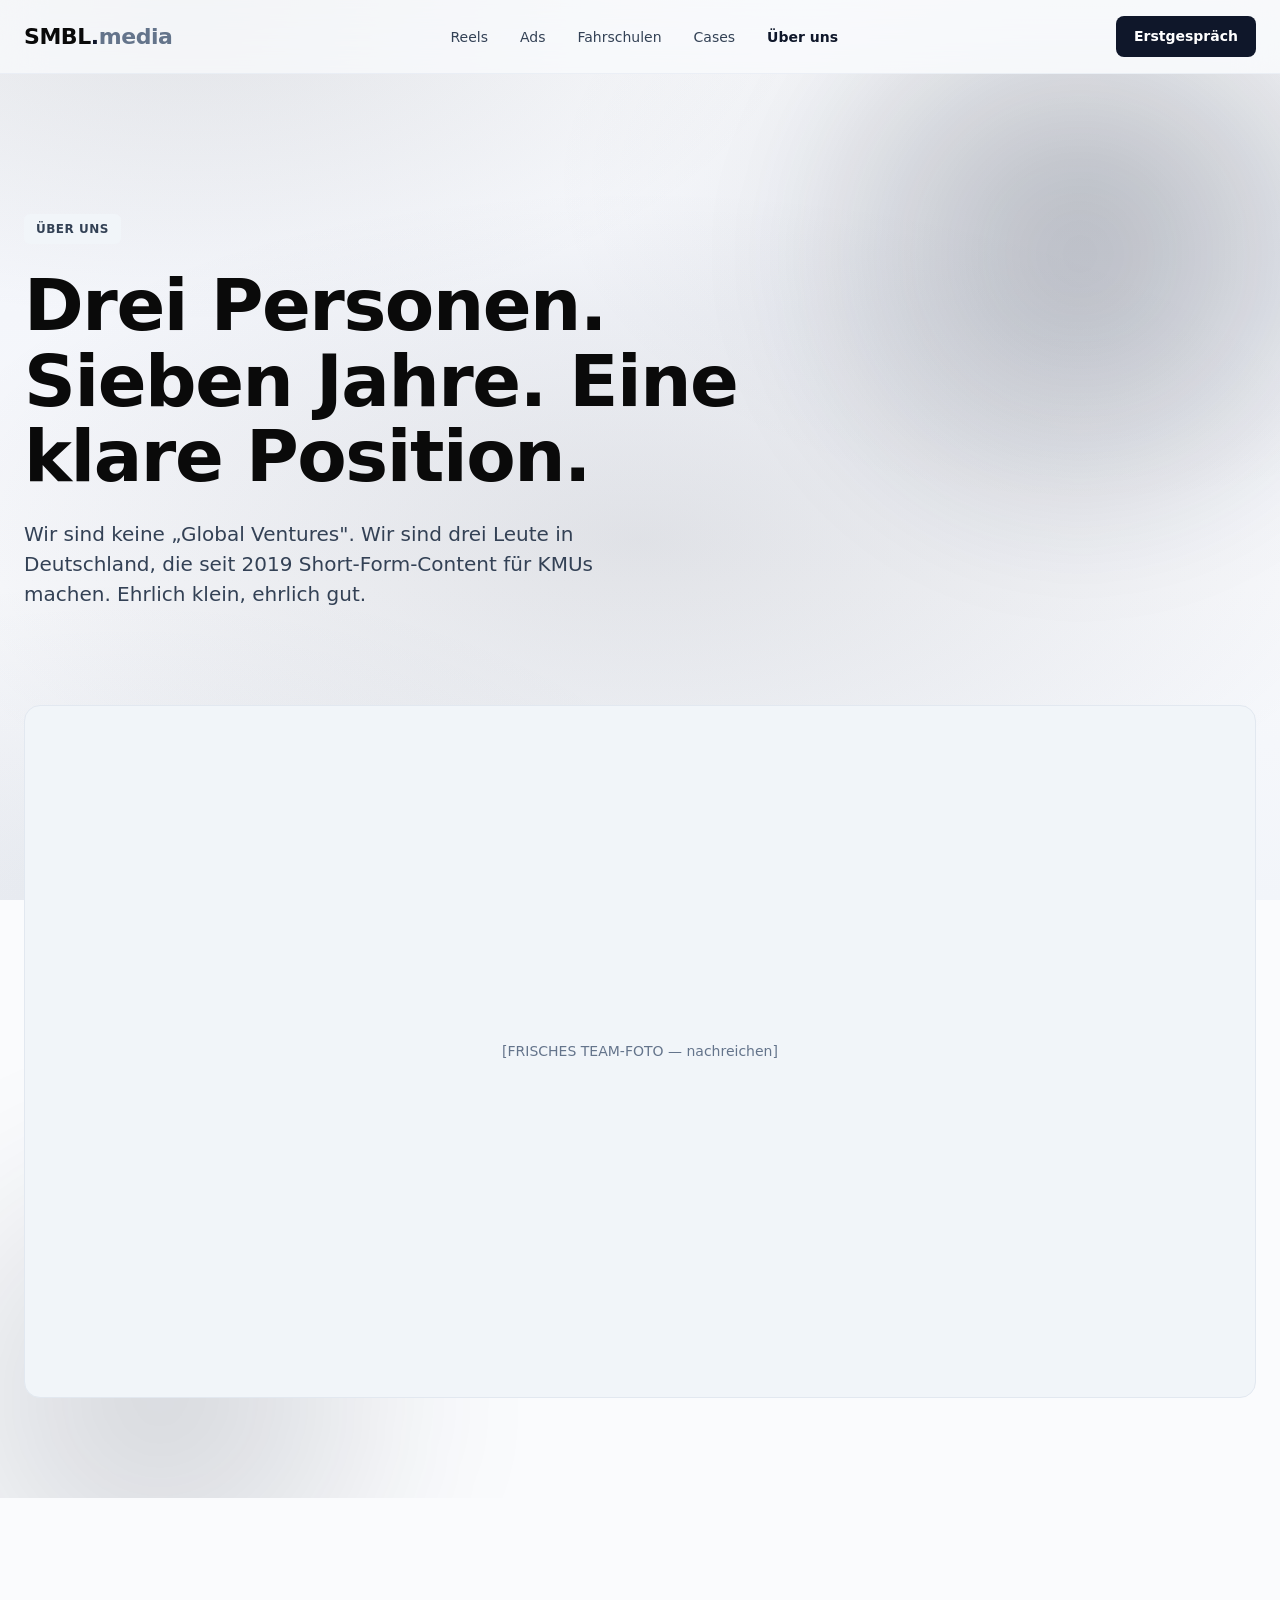
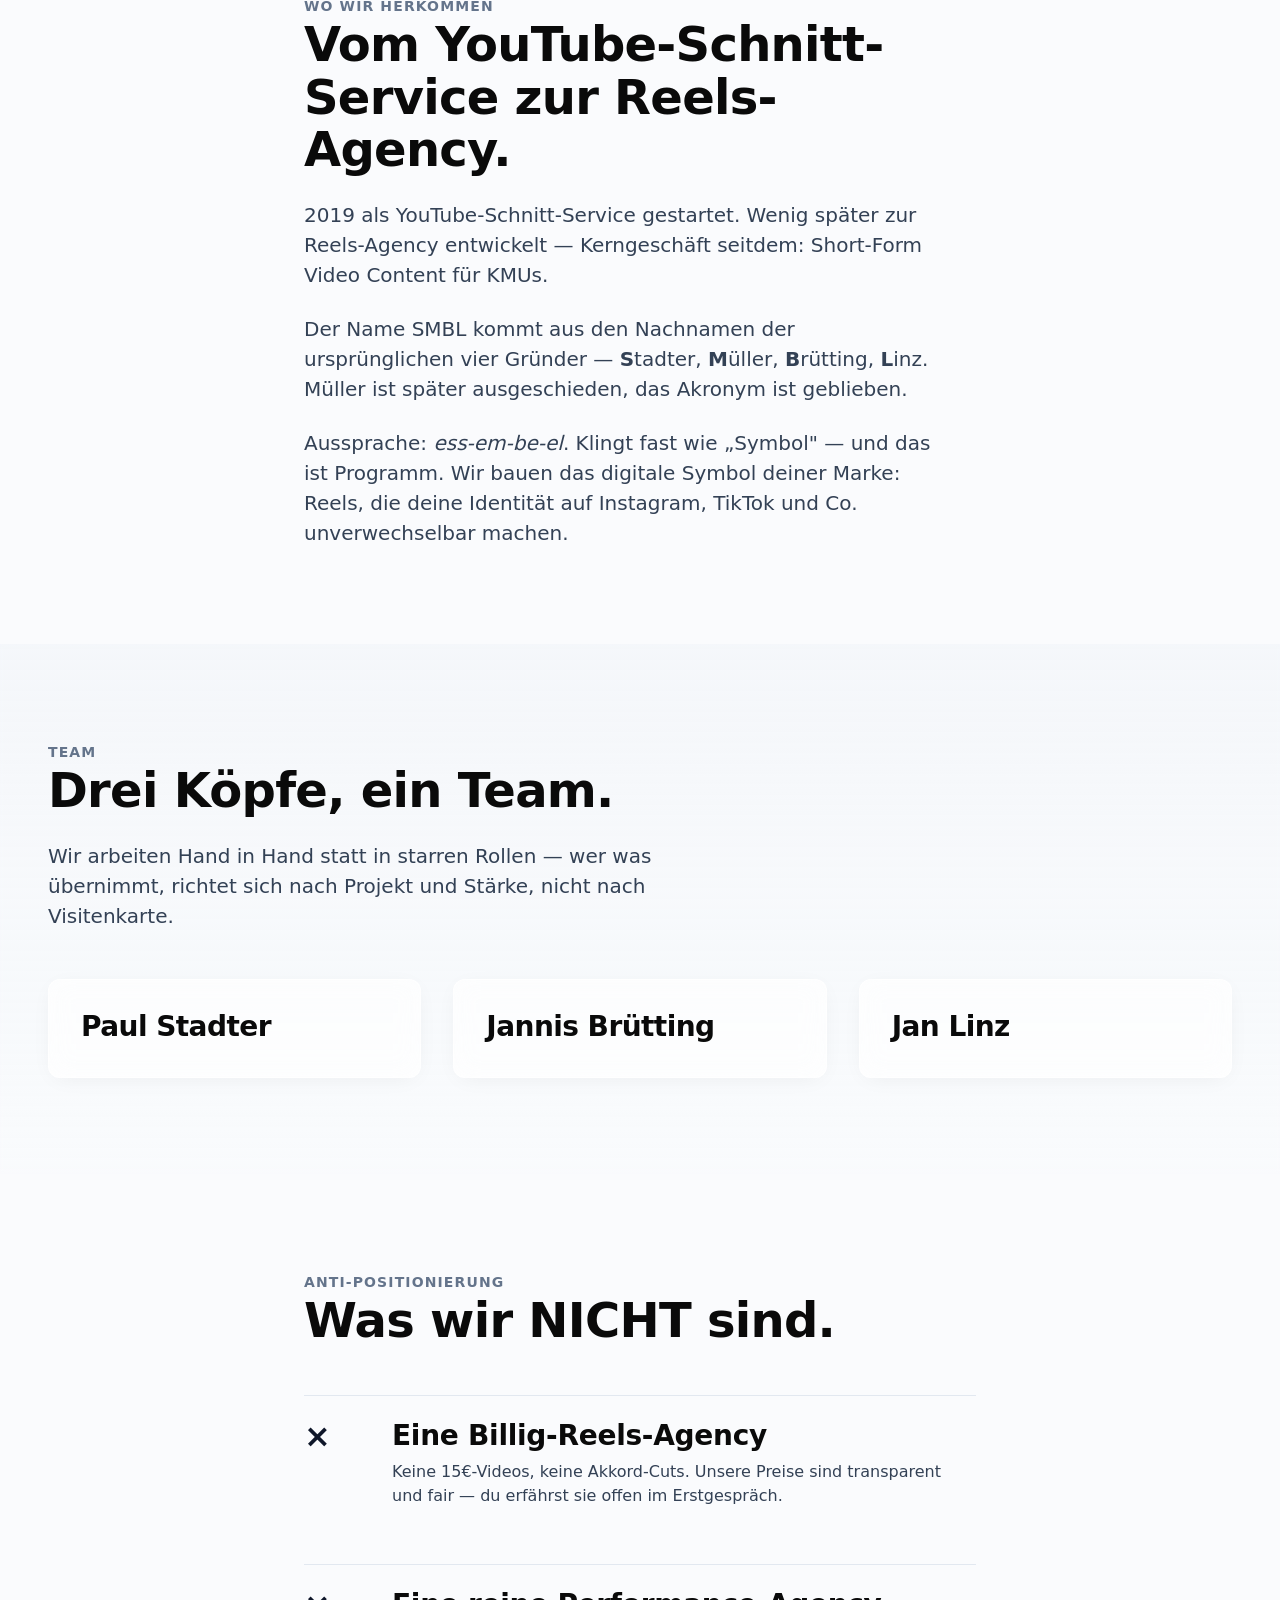
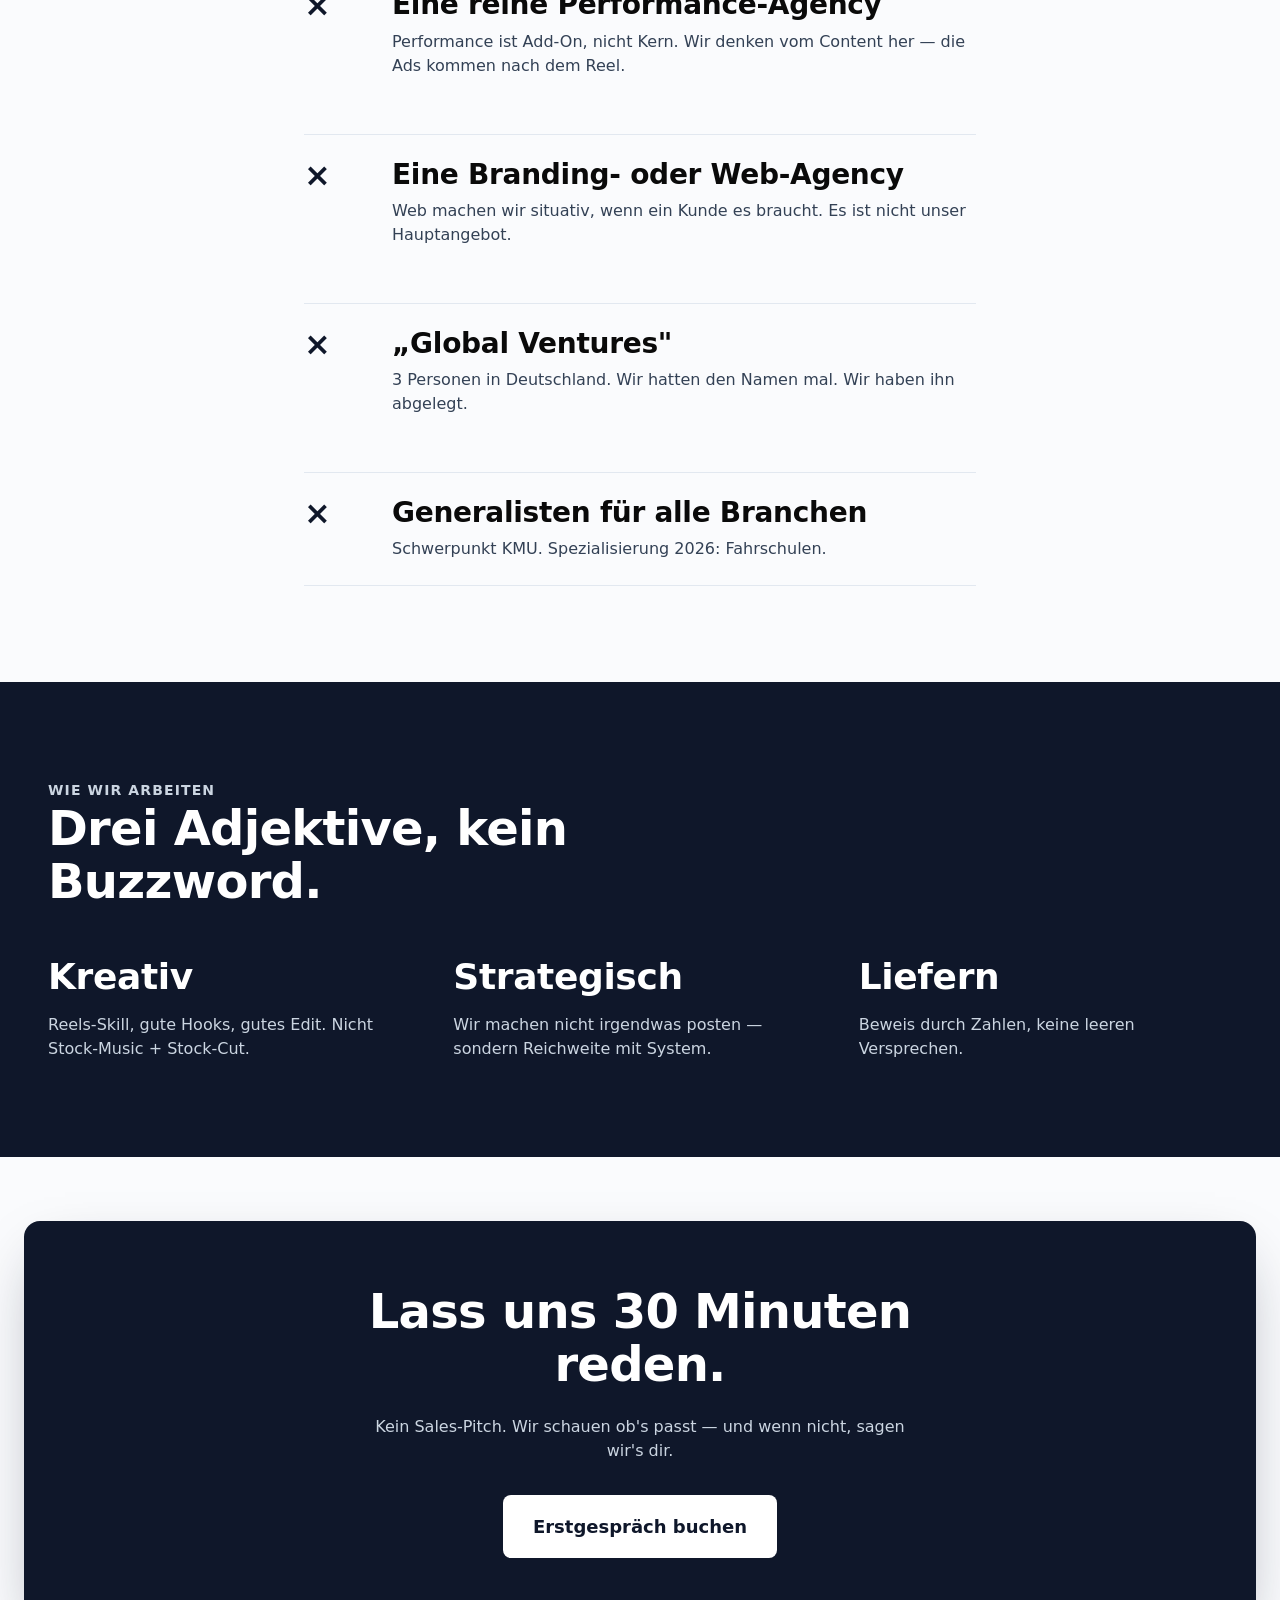
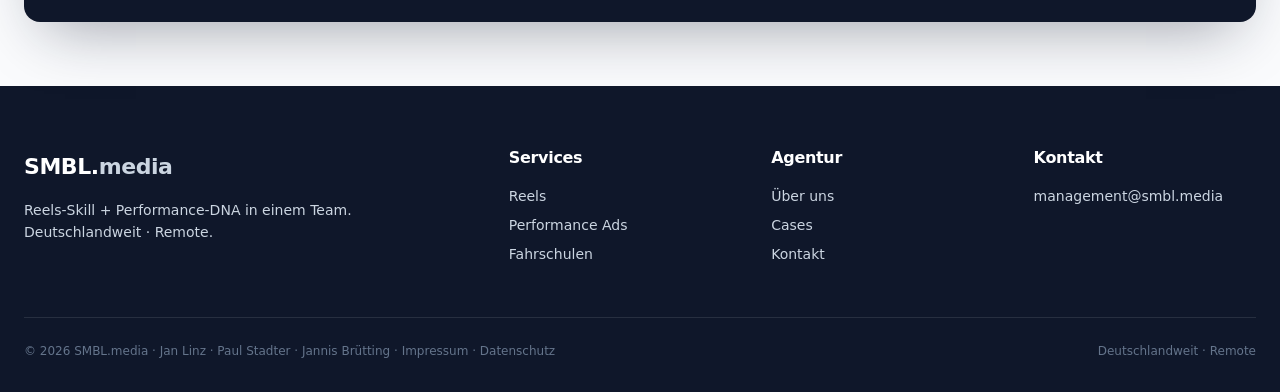
==== commit 9ed90bbf: "Stand vor Konsolidierung, voll funktionsfaehig" ====
--- a/about.html
+++ b/about.html
@@ -5,6 +5,10 @@
   <meta name="viewport" content="width=device-width, initial-scale=1" />
   <title>Über uns · SMBL.media</title>
   <meta name="description" content="Drei Personen in Deutschland. Ehrlich klein, ehrlich gut. 2019 als YouTube-Schnitt-Service gestartet, heute Reels + Performance Marketing." />
+  <meta property="og:type" content="website" />
+  <meta property="og:title" content="Über uns · SMBL.media" />
+  <meta property="og:description" content="Drei Personen in Deutschland. Seit 2019 Short-Form-Content für KMUs. Ehrlich klein, ehrlich gut." />
+  <meta property="og:image" content="assets/favicon.png" />
   <link rel="icon" type="image/png" href="assets/favicon.png" />
   <link rel="stylesheet" href="brand-tokens.css" />
   <link rel="stylesheet" href="styles.css" />
@@ -40,9 +44,7 @@
         <p class="lead">Wir sind keine „Global Ventures". Wir sind drei Leute in Deutschland, die seit 2019 Short-Form-Content für KMUs machen. Ehrlich klein, ehrlich gut.</p>
       </div>
 
-      <div class="hero__photo">
-        <img src="assets/team-group-1.jpg" alt="Das SMBL.media Team" />
-      </div>
+      <div class="hero__photo" style="display:flex;align-items:center;justify-content:center;color:var(--smbl-gray-500);font-size:14px;">[FRISCHES TEAM-FOTO — nachreichen]</div>
     </div>
   </section>
 
@@ -62,24 +64,19 @@
     <div class="container">
       <div style="max-width: 720px;">
         <span class="eyebrow">Team</span>
-        <h2>Drei Köpfe, drei Disziplinen.</h2>
+        <h2>Drei Köpfe, ein Team.</h2>
+        <p class="lead mt-3">Wir arbeiten Hand in Hand statt in starren Rollen — wer was übernimmt, richtet sich nach Projekt und Stärke, nicht nach Visitenkarte.</p>
       </div>
 
       <div class="team__grid mt-6">
         <div class="team__card fade-in">
           <h4>Paul Stadter</h4>
-          <div class="team__role">Operatives Management</div>
-          <p class="team__bio">Hält Workflows, Fristen und Rohmaterial zusammen. Hat den Überblick, wenn alle anderen tief im Schnitt sind.</p>
         </div>
         <div class="team__card fade-in">
           <h4>Jannis Brütting</h4>
-          <div class="team__role">Kundenberatung</div>
-          <p class="team__bio">Erstes Gespräch, Strategie, Dranbleiben. Versteht, was der Kunde wirklich will — auch wenn er es nicht sagt.</p>
         </div>
         <div class="team__card fade-in">
-          <h4>Jan-Herbert Linz</h4>
-          <div class="team__role">Public Relations & Performance</div>
-          <p class="team__bio">Hooks, Skripte, Performance-Ads. Der Teil, der dafür sorgt, dass Reels nicht nur gut aussehen, sondern auch konvertieren.</p>
+          <h4>Jan Linz</h4>
         </div>
       </div>
     </div>
@@ -96,7 +93,7 @@
           <div class="step__num">×</div>
           <div>
             <h3>Eine Billig-Reels-Agency</h3>
-            <p>Aventi mit 850€/Monat zeigt unser Preisniveau. Keine 15€-Videos. Keine Akkord-Cuts.</p>
+            <p>Keine 15€-Videos, keine Akkord-Cuts. Unsere Preise sind transparent und fair — du erfährst sie offen im Erstgespräch.</p>
           </div>
         </div>
         <div class="step fade-in">
@@ -170,7 +167,7 @@
     <div class="footer__inner">
       <div class="footer__brand">
         <a class="nav__logo" style="color: var(--smbl-white);" href="index.html">SMBL<span class="dot" style="color: var(--smbl-white);">.</span><span class="media" style="color: var(--smbl-gray-300);">media</span></a>
-        <p>Reels-Skill + Performance-DNA in einem Team. Berlin · Remote.</p>
+        <p>Reels-Skill + Performance-DNA in einem Team. Deutschlandweit · Remote.</p>
       </div>
       <div>
         <h5>Services</h5>
@@ -191,13 +188,13 @@
       <div>
         <h5>Kontakt</h5>
         <ul>
-          <li><a href="mailto:management.smbl@gmail.com">management.smbl@gmail.com</a></li>
+          <li><a href="mailto:management@smbl.media">management@smbl.media</a></li>
         </ul>
       </div>
     </div>
     <div class="footer__bottom">
-      <span>© 2026 SMBL.media · Jan Linz · Paul Stadter · Jannis Brütting</span>
-      <span>Berlin · Remote</span>
+      <span>© 2026 SMBL.media · Jan Linz · Paul Stadter · Jannis Brütting · <a href="impressum.html">Impressum</a> · <a href="datenschutz.html">Datenschutz</a></span>
+      <span>Deutschlandweit · Remote</span>
     </div>
   </footer>
 
--- a/brand-tokens.css
+++ b/brand-tokens.css
@@ -70,11 +70,25 @@
 }
 
 /* ============================================================
-   FONT-IMPORTS (Satoshi via Fontshare, Inter via Google Fonts)
+   FONTS · SELBST GEHOSTET (DSGVO — kein CDN/@import!)
+   Lege die .woff2-Dateien in  assets/fonts/  ab (siehe README dort).
+   Solange die Dateien fehlen, greift sauber der System-Font-Fallback.
    ============================================================ */
 
-@import url("https://api.fontshare.com/v2/css?f[]=satoshi@400,500,600,700&display=swap");
-@import url("https://fonts.googleapis.com/css2?family=Inter:wght@400;500;600;700&display=swap");
+@font-face {
+  font-family: "Satoshi";
+  src: url("assets/fonts/Satoshi-Variable.woff2") format("woff2");
+  font-weight: 400 700;
+  font-display: swap;
+  font-style: normal;
+}
+@font-face {
+  font-family: "Inter";
+  src: url("assets/fonts/Inter-Variable.woff2") format("woff2");
+  font-weight: 400 700;
+  font-display: swap;
+  font-style: normal;
+}
 
 /* ============================================================
    BASE STYLES
--- a/styles.css
+++ b/styles.css
@@ -13,9 +13,9 @@
   line-height: var(--leading-body);
   color: var(--smbl-black);
   background:
-    radial-gradient(ellipse 80% 60% at 15% 0%, rgba(99, 102, 241, 0.10), transparent 60%),
+    radial-gradient(ellipse 80% 60% at 15% 0%, rgba(15, 23, 42, 0.10), transparent 60%),
     radial-gradient(ellipse 70% 60% at 85% 20%, rgba(15, 23, 42, 0.08), transparent 60%),
-    radial-gradient(ellipse 90% 60% at 50% 60%, rgba(165, 180, 252, 0.10), transparent 65%),
+    radial-gradient(ellipse 90% 60% at 50% 60%, rgba(15, 23, 42, 0.10), transparent 65%),
     radial-gradient(ellipse 80% 60% at 10% 100%, rgba(15, 23, 42, 0.06), transparent 60%),
     linear-gradient(180deg, #FAFBFD 0%, #F4F6FB 35%, #F8F9FC 65%, #F2F5FA 100%);
   background-attachment: fixed;
@@ -172,8 +172,8 @@
 .section--tight { padding-top: clamp(48px, 6vw, 64px); padding-bottom: clamp(48px, 6vw, 64px); }
 .section--dark {
   background:
-    radial-gradient(ellipse 60% 80% at 80% 0%, rgba(99, 102, 241, 0.18), transparent 60%),
-    radial-gradient(ellipse 60% 80% at 20% 100%, rgba(99, 102, 241, 0.12), transparent 60%),
+    radial-gradient(ellipse 60% 80% at 80% 0%, rgba(15, 23, 42, 0.18), transparent 60%),
+    radial-gradient(ellipse 60% 80% at 20% 100%, rgba(15, 23, 42, 0.12), transparent 60%),
     var(--smbl-navy);
   color: var(--smbl-white);
 }
@@ -215,7 +215,7 @@
   position: absolute;
   top: -180px; right: -160px;
   width: 720px; height: 720px;
-  background: radial-gradient(circle, rgba(99, 102, 241, 0.22), transparent 65%);
+  background: radial-gradient(circle, rgba(15, 23, 42, 0.22), transparent 65%);
   filter: blur(40px);
   pointer-events: none;
   z-index: 0;
@@ -562,8 +562,8 @@
 /* ===== CTA BAND ===== */
 .cta-band {
   background:
-    radial-gradient(ellipse 60% 80% at 80% 0%, rgba(99, 102, 241, 0.28), transparent 60%),
-    radial-gradient(ellipse 60% 80% at 20% 100%, rgba(99, 102, 241, 0.18), transparent 60%),
+    radial-gradient(ellipse 60% 80% at 80% 0%, rgba(15, 23, 42, 0.28), transparent 60%),
+    radial-gradient(ellipse 60% 80% at 20% 100%, rgba(15, 23, 42, 0.18), transparent 60%),
     var(--smbl-navy);
   color: var(--smbl-white);
   padding: var(--space-8) var(--space-3);
@@ -580,3 +580,274 @@
 .cta-band__buttons { display: inline-flex; gap: var(--space-2); flex-wrap: wrap; justify-content: center; }
 .cta-band .btn--secondary { color: var(--smbl-white); border-color: var(--smbl-white); }
 .cta-band .btn--secondary:hover { background: rgba(255,255,255,0.1); }
+
+/* ===== HERO SPLIT (Text + Phone-Mockups) ===== */
+.hero__inner--split {
+  grid-template-columns: 1.1fr 0.9fr;
+  align-items: center;
+}
+@media (max-width: 880px) {
+  .hero__inner--split { grid-template-columns: 1fr; }
+}
+.hero__media {
+  display: flex;
+  gap: var(--space-3);
+  justify-content: center;
+  align-items: flex-start;
+}
+.hero__media .phone:nth-child(2) { margin-top: var(--space-5); }
+@media (max-width: 880px) {
+  .hero__media .phone:nth-child(2) { display: none; }
+}
+
+/* ===== PHONE MOCKUP ===== */
+.phone {
+  position: relative;
+  width: 100%;
+  max-width: 240px;
+  aspect-ratio: 9 / 19.5;
+  border-radius: 30px;
+  padding: 8px;
+  background: var(--smbl-black);
+  box-shadow: 0 30px 70px -25px rgba(15, 23, 42, 0.45);
+  flex-shrink: 0;
+}
+.phone__screen {
+  width: 100%;
+  height: 100%;
+  border-radius: 22px;
+  overflow: hidden;
+  background: var(--smbl-gray-100);
+}
+.phone__screen video,
+.phone__screen img {
+  width: 100%;
+  height: 100%;
+  object-fit: cover;
+  display: block;
+}
+
+/* ===== REEL / VIDEO STRIP ===== */
+.reel-strip {
+  display: grid;
+  grid-template-columns: repeat(4, 1fr);
+  gap: var(--space-3);
+}
+@media (max-width: 1024px) { .reel-strip { grid-template-columns: repeat(2, 1fr); } }
+@media (max-width: 520px)  { .reel-strip { grid-template-columns: 1fr; } }
+.reel {
+  position: relative;
+  aspect-ratio: 9 / 16;
+  border-radius: var(--radius-lg);
+  overflow: hidden;
+  background: var(--smbl-gray-100);
+  border: 1px solid var(--smbl-gray-200);
+  box-shadow: 0 4px 24px -8px rgba(15, 23, 42, 0.12);
+}
+.reel video, .reel img { width: 100%; height: 100%; object-fit: cover; display: block; }
+.reel__label {
+  position: absolute;
+  left: 10px; bottom: 10px;
+  background: rgba(10, 10, 10, 0.6);
+  color: var(--smbl-white);
+  font-size: 12px;
+  font-weight: 600;
+  padding: 4px 10px;
+  border-radius: var(--radius-sm);
+  backdrop-filter: blur(4px);
+}
+
+/* ===== FAQ ===== */
+.faq { display: grid; gap: var(--space-2); max-width: var(--container-narrow); }
+.faq__item {
+  border: 1px solid var(--smbl-gray-200);
+  border-radius: var(--radius-lg);
+  background: rgba(255, 255, 255, 0.65);
+  padding: var(--space-3) var(--space-4);
+}
+.faq__item summary {
+  font-family: var(--font-display);
+  font-weight: 600;
+  font-size: var(--text-body-lg);
+  cursor: pointer;
+  list-style: none;
+  display: flex;
+  justify-content: space-between;
+  gap: var(--space-2);
+}
+.faq__item summary::-webkit-details-marker { display: none; }
+.faq__item summary::after { content: "+"; color: var(--smbl-navy); font-weight: 700; }
+.faq__item[open] summary::after { content: "–"; }
+.faq__item p { margin-top: var(--space-2); color: var(--smbl-gray-700); }
+
+/* ===== VALUE ANCHOR / TRUST ROW ===== */
+.anchor-band {
+  background: var(--smbl-navy);
+  color: var(--smbl-white);
+  border-radius: var(--radius-xl);
+  padding: var(--space-5) var(--space-5);
+  text-align: center;
+}
+.anchor-band strong { color: var(--smbl-white); }
+.trust-row {
+  display: flex;
+  flex-wrap: wrap;
+  gap: var(--space-2) var(--space-4);
+  justify-content: center;
+  color: var(--smbl-gray-700);
+  font-size: var(--text-body-sm);
+  font-weight: 500;
+}
+.form__consent { display: flex; gap: 10px; align-items: flex-start; font-size: var(--text-body-sm); color: var(--smbl-gray-700); }
+.form__consent input { width: auto; margin-top: 3px; }
+.hp-field { position: absolute; left: -9999px; width: 1px; height: 1px; overflow: hidden; }
+
+/* ===== PHONE FIGURE (Mockup + Bildunterschrift) ===== */
+.phone-fig {
+  display: flex;
+  flex-direction: column;
+  align-items: center;
+  gap: var(--space-2);
+  margin: 0;
+  flex-shrink: 0;
+  width: 100%;
+  max-width: 240px;
+}
+.phone-fig .phone { max-width: 100%; }
+.phone-cap {
+  font-size: var(--text-body-sm);
+  color: var(--smbl-gray-700);
+  text-align: center;
+  line-height: 1.35;
+}
+.phone-cap strong { color: var(--smbl-navy); font-family: var(--font-display); }
+.hero__media .phone-fig:nth-child(2) { margin-top: var(--space-5); }
+@media (max-width: 880px) {
+  .hero__media { flex-wrap: wrap; }
+  .hero__media .phone-fig:nth-child(2) { margin-top: 0; }
+}
+
+/* ===== ZAHL-KACHEL im Handy-Screen ===== */
+.reel-tile {
+  width: 100%;
+  height: 100%;
+  display: flex;
+  flex-direction: column;
+  align-items: center;
+  justify-content: center;
+  gap: 10px;
+  text-align: center;
+  padding: 24px 18px;
+  background:
+    radial-gradient(ellipse 80% 50% at 50% 0%, rgba(255,255,255,0.10), transparent 70%),
+    linear-gradient(160deg, #0F172A 0%, #1E293B 100%);
+  color: var(--smbl-white);
+}
+.reel-tile__type {
+  font-size: 12px;
+  font-weight: 600;
+  letter-spacing: 0.1em;
+  text-transform: uppercase;
+  color: var(--smbl-gray-300);
+}
+.reel-tile__num {
+  font-family: var(--font-display);
+  font-weight: 700;
+  font-size: 44px;
+  line-height: 1;
+  letter-spacing: -0.02em;
+}
+.reel-tile__sub { font-size: 12px; color: var(--smbl-gray-500); }
+
+/* ===== ZAHL-BADGE auf echtem Screenshot ===== */
+.phone__screen { position: relative; }
+.reel-badge {
+  position: absolute;
+  left: 10px;
+  bottom: 10px;
+  background: var(--smbl-navy);
+  color: var(--smbl-white);
+  border-radius: 10px;
+  padding: 8px 11px;
+  text-align: center;
+  line-height: 1;
+  box-shadow: 0 6px 18px -6px rgba(15, 23, 42, 0.6);
+}
+.reel-badge__num { font-family: var(--font-display); font-weight: 700; font-size: 20px; letter-spacing: -0.01em; }
+.reel-badge__sub { font-size: 10px; color: var(--smbl-gray-300); text-transform: uppercase; letter-spacing: 0.08em; margin-top: 4px; }
+
+/* ===== REFERENZEN-CAROUSEL ===== */
+.refs { position: relative; }
+.refs__track {
+  display: flex;
+  gap: var(--space-3);
+  overflow-x: auto;
+  scroll-snap-type: x mandatory;
+  scroll-behavior: smooth;
+  padding: 6px 4px var(--space-3);
+  scrollbar-width: thin;
+}
+.refs__track::-webkit-scrollbar { height: 6px; }
+.refs__track::-webkit-scrollbar-thumb { background: var(--smbl-gray-300); border-radius: 3px; }
+.ref-card {
+  position: relative;
+  flex: 0 0 auto;
+  width: 240px;
+  max-width: 74vw;
+  aspect-ratio: 9 / 16;
+  border-radius: var(--radius-lg);
+  overflow: hidden;
+  scroll-snap-align: start;
+  background: var(--smbl-navy);
+  border: 1px solid var(--smbl-gray-200);
+  box-shadow: 0 6px 28px -10px rgba(15, 23, 42, 0.25);
+  cursor: pointer;
+  text-decoration: none;
+  display: block;
+}
+.ref-card img {
+  width: 100%; height: 100%; object-fit: cover; display: block;
+  transition: transform .5s var(--ease-smbl);
+}
+.ref-card__tag {
+  position: absolute; top: 10px; left: 10px; z-index: 2;
+  background: rgba(15, 23, 42, .85); color: #fff;
+  font-size: 11px; font-weight: 600; letter-spacing: .04em;
+  padding: 4px 9px; border-radius: var(--radius-sm);
+}
+.ref-card__overlay {
+  position: absolute; inset: 0; z-index: 1;
+  display: flex; flex-direction: column; justify-content: flex-end;
+  padding: var(--space-3);
+  background: linear-gradient(180deg, rgba(10,10,10,0) 45%, rgba(10,10,10,.55) 100%);
+  transition: background .4s var(--ease-smbl);
+}
+.ref-card__facts { transform: translateY(10px); opacity: 0; transition: transform .4s var(--ease-smbl), opacity .4s var(--ease-smbl); }
+.ref-card__title { font-family: var(--font-display); font-weight: 700; color: #fff; font-size: 17px; line-height: 1.2; }
+.ref-card__stat { color: var(--smbl-gray-300); font-size: 13px; font-weight: 600; margin-top: 6px; }
+.ref-card:hover img, .ref-card:focus-visible img { transform: scale(1.06); }
+.ref-card:hover .ref-card__overlay, .ref-card:focus-visible .ref-card__overlay { background: linear-gradient(180deg, rgba(10,10,10,.35) 0%, rgba(10,10,10,.92) 100%); }
+.ref-card:hover .ref-card__facts, .ref-card:focus-visible .ref-card__facts { transform: translateY(0); opacity: 1; }
+/* Text-Karte (mojiclips) */
+.ref-card--text { display: flex; align-items: center; justify-content: center; text-align: center; padding: var(--space-4); }
+.ref-card--text .rc-inner .t { font-family: var(--font-display); font-weight: 700; font-size: 26px; color: #fff; }
+.ref-card--text .rc-inner .s { color: var(--smbl-gray-300); font-size: 13px; margin-top: 8px; line-height: 1.4; }
+.ref-card--text .rc-inner .go { margin-top: 16px; font-size: 12px; color: #fff; border: 1px solid rgba(255,255,255,.4); border-radius: 50px; padding: 6px 14px; display: inline-block; transition: all var(--duration-fast) var(--ease-smbl); }
+.ref-card--text:hover .rc-inner .go { background: #fff; color: var(--smbl-navy); }
+/* Nav-Pfeile */
+.refs__nav {
+  position: absolute; top: 42%; transform: translateY(-50%); z-index: 3;
+  width: 44px; height: 44px; border-radius: 50%;
+  background: var(--smbl-white); color: var(--smbl-navy); font-size: 22px; line-height: 1;
+  border: 1px solid var(--smbl-gray-200); box-shadow: var(--shadow);
+  cursor: pointer; display: flex; align-items: center; justify-content: center;
+  transition: all var(--duration-fast) var(--ease-smbl);
+}
+.refs__nav:hover { background: var(--smbl-navy); color: #fff; }
+.refs__nav--prev { left: -10px; }
+.refs__nav--next { right: -10px; }
+@media (max-width: 880px) { .refs__nav { display: none; } }
+@media (hover: none) {
+  .ref-card__facts { opacity: 1; transform: none; }
+  .ref-card__overlay { background: linear-gradient(180deg, rgba(10,10,10,0) 40%, rgba(10,10,10,.85) 100%); }
+}
